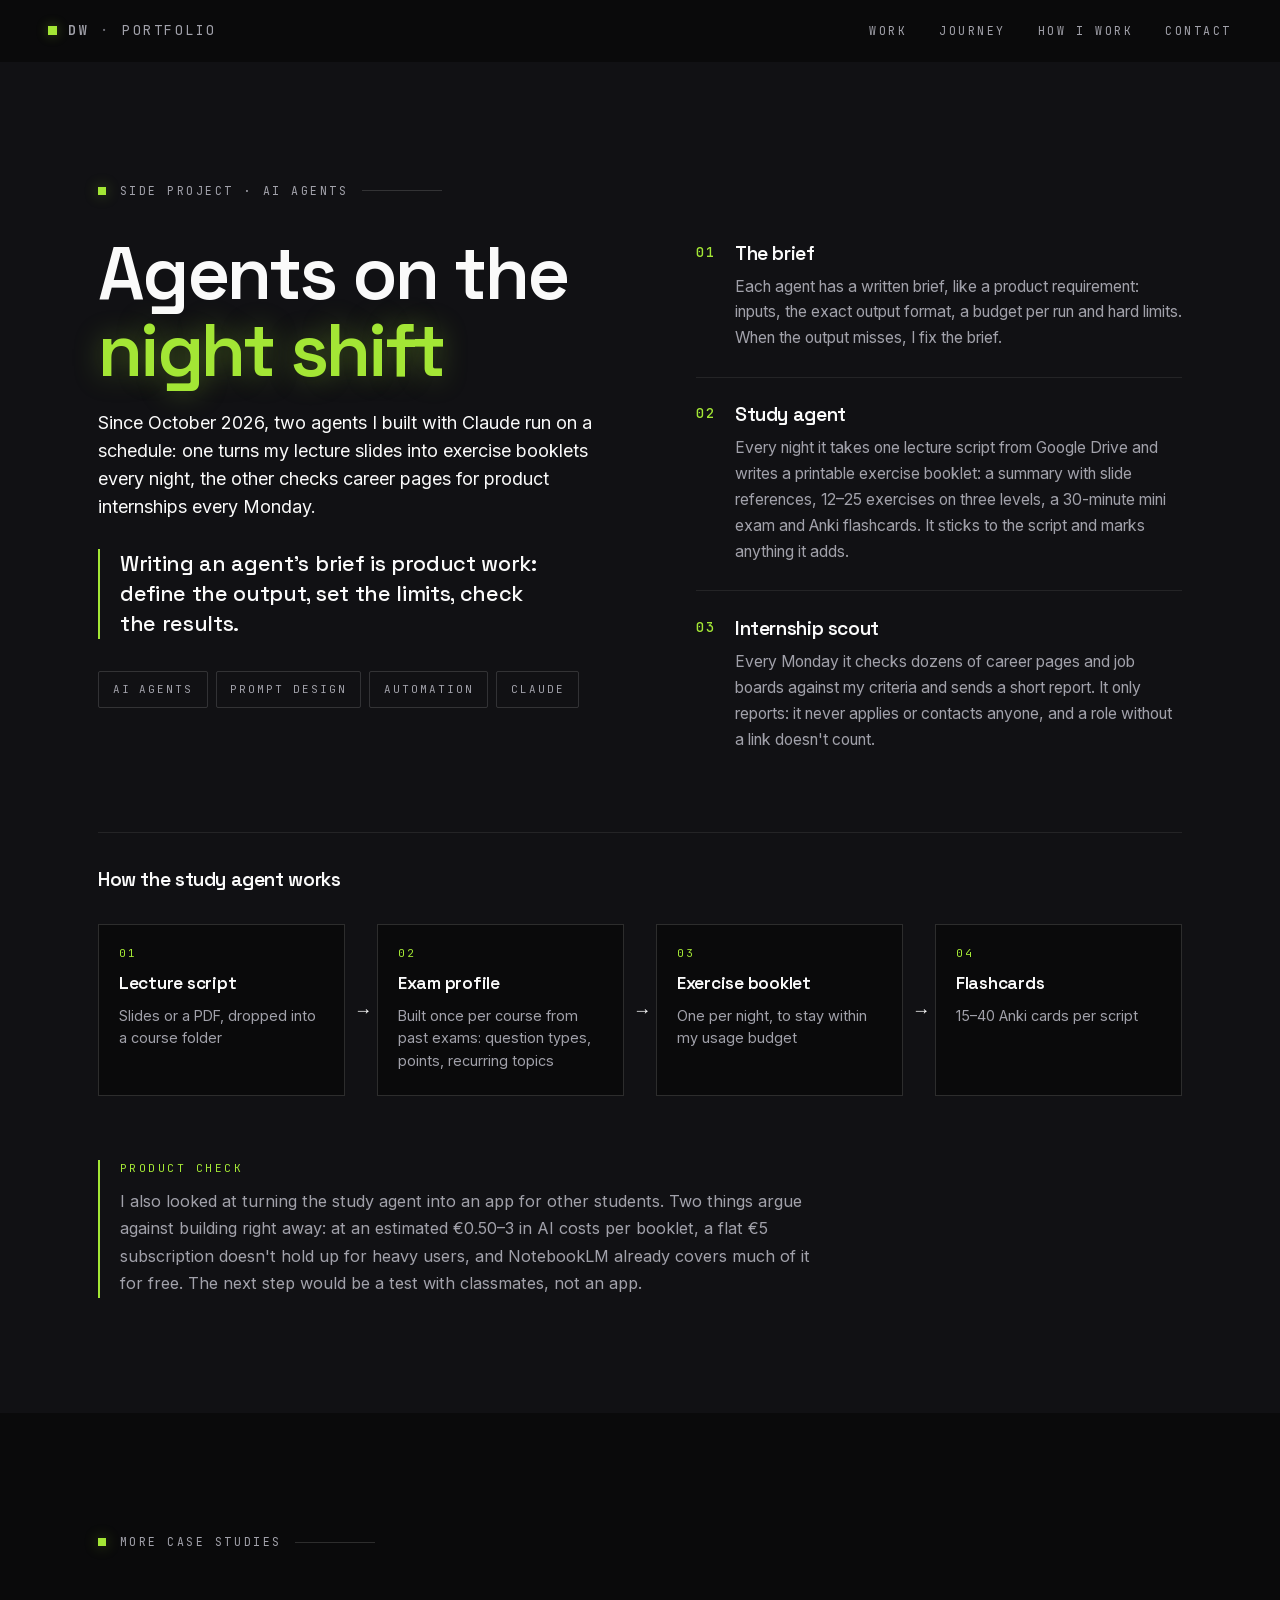
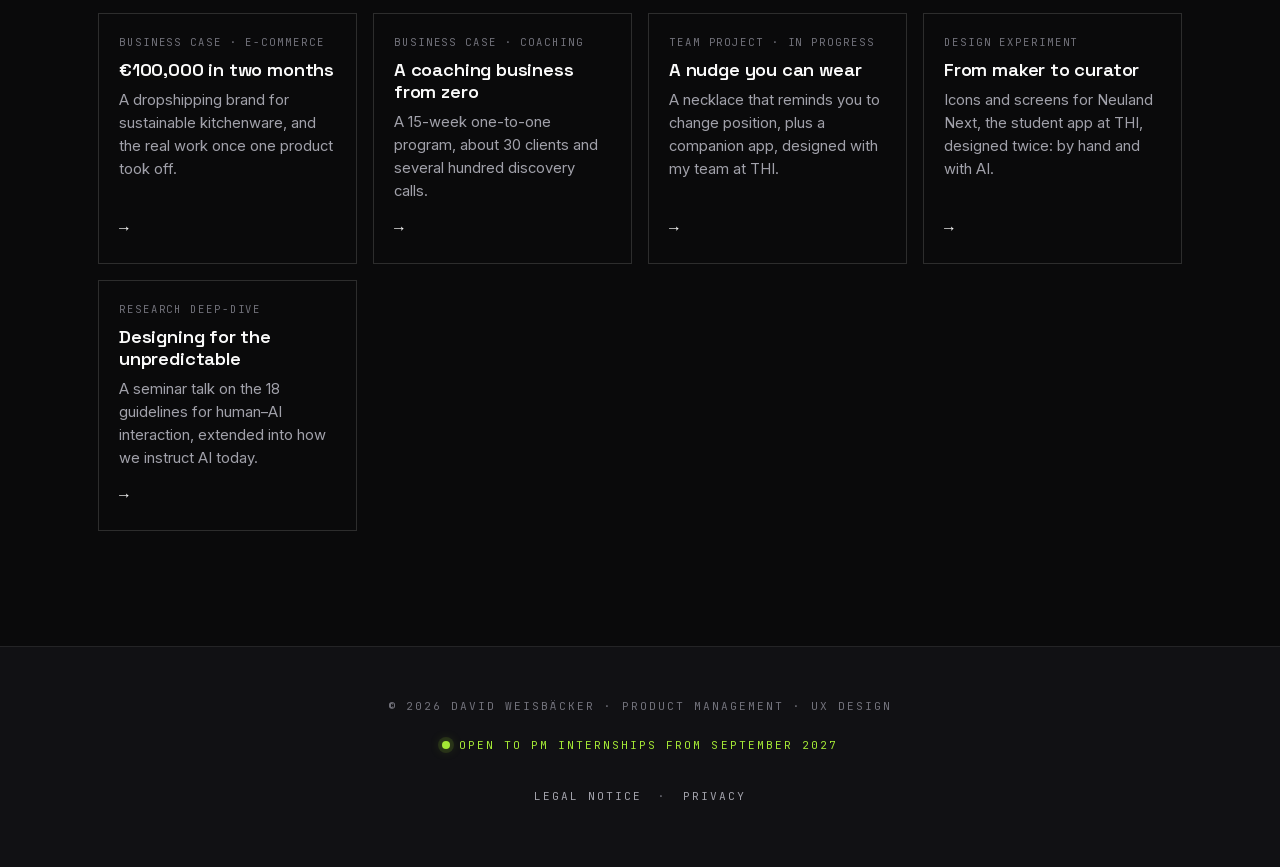
==== ai-agents.html @ 4128e28f "Move four case studies to their own pages Shop and Align. stay on the start page. Coaching, Neuland " ====
<!doctype html>
<html lang="en">
<head>
<meta charset="utf-8">
<meta name="viewport" content="width=device-width, initial-scale=1">
<title>Agents on the night shift — David Weisbäcker</title>
<meta name="description" content="Since October 2026, two agents I built with Claude run on a schedule: one turns my lecture slides into exercise booklets every night, the other checks career pages for product internships every Monday.">
<meta name="theme-color" content="#0a0a0b">

<!-- Open Graph / social preview (LinkedIn, WhatsApp, etc.) -->
<meta property="og:type" content="website">
<meta property="og:url" content="https://davidweisbaecker.github.io/portfolio/ai-agents.html">
<meta property="og:title" content="Agents on the night shift — David Weisbäcker">
<meta property="og:description" content="Since October 2026, two agents I built with Claude run on a schedule: one turns my lecture slides into exercise booklets every night, the other checks career pages for product internships every Monday.">
<meta property="og:image" content="https://davidweisbaecker.github.io/portfolio/preview.jpg">
<meta property="og:image:width" content="1200">
<meta property="og:image:height" content="630">
<meta property="og:image:alt" content="David Weisbäcker — Aspiring Product Manager">
<meta property="og:locale" content="en_US">
<meta name="twitter:card" content="summary_large_image">
<meta name="twitter:title" content="Agents on the night shift — David Weisbäcker">
<meta name="twitter:description" content="Since October 2026, two agents I built with Claude run on a schedule: one turns my lecture slides into exercise booklets every night, the other checks career pages for product internships every Monday.">
<meta name="twitter:image" content="https://davidweisbaecker.github.io/portfolio/preview.jpg">
<link rel="icon" type="image/svg+xml" href="[data-uri]">

<!-- Fonts: served from this site (see @font-face in assets/site.css), nothing loads from Google -->
<link rel="preload" href="assets/fonts/space-grotesk-latin.woff2" as="font" type="font/woff2" crossorigin>
<link rel="preload" href="assets/fonts/inter-latin.woff2" as="font" type="font/woff2" crossorigin>
<link rel="preload" href="assets/fonts/jetbrains-mono-latin.woff2" as="font" type="font/woff2" crossorigin>

<link rel="stylesheet" href="assets/site.css">
</head>
<body>
<!-- =========== TOP BAR =========== -->
<header class="page-top" id="top">
  <div class="topbar">
    <a class="topbar-logo" href="index.html">DW <span class="sep">·</span> <span class="portfolio">PORTFOLIO</span></a>

    <nav class="topbar-nav" aria-label="Primary">
      <a href="index.html#ecommerce">Work</a>
      <a href="index.html#journey">Journey</a>
      <a href="index.html#how-i-work">How I Work</a>
      <a href="index.html#contact">Contact</a>
    </nav>

    <button class="topbar-burger"
            type="button"
            aria-label="Open navigation menu"
            aria-expanded="false"
            aria-controls="mobile-menu">
      <span class="topbar-burger-line"></span>
      <span class="topbar-burger-line"></span>
    </button>
  </div>
</header>


<!-- =========== MOBILE MENU OVERLAY =========== -->
<div class="mobile-menu" id="mobile-menu" aria-hidden="true">
  <nav class="mobile-menu-nav" aria-label="Mobile primary">
    <a href="index.html#ecommerce"><span class="mobile-menu-num">01</span> Work</a>
    <a href="index.html#journey"><span class="mobile-menu-num">02</span> Journey</a>
    <a href="index.html#how-i-work"><span class="mobile-menu-num">03</span> How I Work</a>
    <a href="index.html#contact"><span class="mobile-menu-num">04</span> Contact</a>
  </nav>
  <div class="mobile-menu-footer">
    <span>d.weisbaecker@web.de</span>
    <span class="avail">Available</span>
  </div>
</div>


<!-- =========== CASE STUDY · AI AGENTS =========== -->
<section class="section section--cream" id="ai-agents">
  <div class="wrap">
    <span class="eyebrow">Side Project · AI Agents</span>

    <div class="case">
      <div>
        <h2 class="display">
          Agents on the <span class="accent">night&nbsp;shift</span>
        </h2>
        <p class="case-sub">Since October 2026, two agents I built with Claude run on a schedule: one turns my lecture slides into exercise booklets every night, the other checks career pages for product internships every Monday.</p>
        <p class="case-takeaway">Writing an agent's brief is product work: define the output, set the limits, check the results.</p>
        <div class="tags">
          <span class="tag">AI Agents</span>
          <span class="tag">Prompt Design</span>
          <span class="tag">Automation</span>
          <span class="tag">Claude</span>
        </div>
      </div>

      <ol class="case-steps">
        <li class="case-step">
          <span class="case-step-num" aria-hidden="true">01</span>
          <div>
            <h3 class="case-step-title">The brief</h3>
            <p>Each agent has a written brief, like a product requirement: inputs, the exact output format, a budget per run and hard limits. When the output misses, I fix the brief.</p>
          </div>
        </li>
        <li class="case-step">
          <span class="case-step-num" aria-hidden="true">02</span>
          <div>
            <h3 class="case-step-title">Study agent</h3>
            <p>Every night it takes one lecture script from Google Drive and writes a printable exercise booklet: a summary with slide references, 12–25 exercises on three levels, a 30-minute mini exam and Anki flashcards. It sticks to the script and marks anything it adds.</p>
          </div>
        </li>
        <li class="case-step">
          <span class="case-step-num" aria-hidden="true">03</span>
          <div>
            <h3 class="case-step-title">Internship scout</h3>
            <p>Every Monday it checks dozens of career pages and job boards against my criteria and sends a short report. It only reports: it never applies or contacts anyone, and a role without a link doesn't count.</p>
          </div>
        </li>
      </ol>
    </div>

    <figure class="flow" aria-labelledby="agent-flow-title">
      <figcaption><h3 class="flow-title" id="agent-flow-title">How the study agent works</h3></figcaption>
      <ol class="flow-steps">
        <li class="flow-step">
          <span class="flow-num">01</span>
          <span class="flow-name">Lecture script</span>
          <span class="flow-note">Slides or a PDF, dropped into a course folder</span>
        </li>
        <li class="flow-step">
          <span class="flow-num">02</span>
          <span class="flow-name">Exam profile</span>
          <span class="flow-note">Built once per course from past exams: question types, points, recurring topics</span>
        </li>
        <li class="flow-step">
          <span class="flow-num">03</span>
          <span class="flow-name">Exercise booklet</span>
          <span class="flow-note">One per night, to stay within my usage budget</span>
        </li>
        <li class="flow-step">
          <span class="flow-num">04</span>
          <span class="flow-name">Flashcards</span>
          <span class="flow-note">15–40 Anki cards per script</span>
        </li>
      </ol>
    </figure>

    <div class="case-retro">
      <p class="case-retro-label">Product check</p>
      <p>I also looked at turning the study agent into an app for other students. Two things argue against building right away: at an estimated €0.50–3 in AI costs per booklet, a flat €5 subscription doesn't hold up for heavy users, and NotebookLM already covers much of it for free. The next step would be a test with classmates, not an app.</p>
    </div>
  </div>
</section>


<!-- =========== MORE CASE STUDIES =========== -->
<section class="section section--dark" id="more-work">
  <div class="wrap">
    <span class="eyebrow">More case studies</span>
    <ul class="work-cards">
      <li>
        <a class="work-card" href="index.html#ecommerce">
          <span class="work-card-kicker">Business Case · E-Commerce</span>
          <span class="work-card-title">€100,000 in two months</span>
          <span class="work-card-text">A dropshipping brand for sustainable kitchenware, and the real work once one product took off.</span>
          <span class="work-card-arrow" aria-hidden="true">→</span>
        </a>
      </li>
      <li>
        <a class="work-card" href="coaching.html">
          <span class="work-card-kicker">Business Case · Coaching</span>
          <span class="work-card-title">A coaching business from zero</span>
          <span class="work-card-text">A 15-week one-to-one program, about 30 clients and several hundred discovery calls.</span>
          <span class="work-card-arrow" aria-hidden="true">→</span>
        </a>
      </li>
      <li>
        <a class="work-card" href="index.html#align">
          <span class="work-card-kicker">Team Project · In Progress</span>
          <span class="work-card-title">A nudge you can wear</span>
          <span class="work-card-text">A necklace that reminds you to change position, plus a companion app, designed with my team at THI.</span>
          <span class="work-card-arrow" aria-hidden="true">→</span>
        </a>
      </li>
      <li>
        <a class="work-card" href="neuland-next.html">
          <span class="work-card-kicker">Design Experiment</span>
          <span class="work-card-title">From maker to curator</span>
          <span class="work-card-text">Icons and screens for Neuland Next, the student app at THI, designed twice: by hand and with AI.</span>
          <span class="work-card-arrow" aria-hidden="true">→</span>
        </a>
      </li>
      <li>
        <a class="work-card" href="human-ai-interaction.html">
          <span class="work-card-kicker">Research Deep-Dive</span>
          <span class="work-card-title">Designing for the unpredictable</span>
          <span class="work-card-text">A seminar talk on the 18 guidelines for human–AI interaction, extended into how we instruct AI today.</span>
          <span class="work-card-arrow" aria-hidden="true">→</span>
        </a>
      </li>
    </ul>
  </div>
</section>


<!-- =========== FOOTER =========== -->
<footer class="footer">
  © 2026 David Weisbäcker · Product Management · UX Design
  <br>
  <span class="avail">Open to PM internships from September 2027</span>
  <nav class="footer-legal" aria-label="Legal">
    <a href="legal-notice.html">Legal notice</a>
    <span aria-hidden="true">·</span>
    <a href="privacy.html">Privacy</a>
  </nav>
</footer>


<!-- =========== SCRIPTS =========== -->
<script src="assets/site.js"></script>

</body>
</html>
---- assets/site.css ----
/* ---------- FONTS ----------
     Self-hosted copies of the Google Fonts files (latin + latin-ext),
     so no visitor data goes to Google. Licence: assets/fonts/OFL.txt */
  @font-face { font-family: "Space Grotesk"; font-style: normal; font-weight: 400 700; font-display: swap;
    src: url("fonts/space-grotesk-latin-ext.woff2") format("woff2");
    unicode-range: U+0100-02BA, U+02BD-02C5, U+02C7-02CC, U+02CE-02D7, U+02DD-02FF, U+0304, U+0308, U+0329, U+1D00-1DBF, U+1E00-1E9F, U+1EF2-1EFF, U+2020, U+20A0-20AB, U+20AD-20C4, U+2113, U+2C60-2C7F, U+A720-A7FF; }
  @font-face { font-family: "Space Grotesk"; font-style: normal; font-weight: 400 700; font-display: swap;
    src: url("fonts/space-grotesk-latin.woff2") format("woff2");
    unicode-range: U+0000-00FF, U+0131, U+0152-0153, U+02BB-02BC, U+02C6, U+02DA, U+02DC, U+0304, U+0308, U+0329, U+2000-206F, U+20AC, U+2122, U+2191, U+2193, U+2212, U+2215, U+FEFF, U+FFFD; }
  @font-face { font-family: "Inter"; font-style: normal; font-weight: 300 700; font-display: swap;
    src: url("fonts/inter-latin-ext.woff2") format("woff2");
    unicode-range: U+0100-02BA, U+02BD-02C5, U+02C7-02CC, U+02CE-02D7, U+02DD-02FF, U+0304, U+0308, U+0329, U+1D00-1DBF, U+1E00-1E9F, U+1EF2-1EFF, U+2020, U+20A0-20AB, U+20AD-20C4, U+2113, U+2C60-2C7F, U+A720-A7FF; }
  @font-face { font-family: "Inter"; font-style: normal; font-weight: 300 700; font-display: swap;
    src: url("fonts/inter-latin.woff2") format("woff2");
    unicode-range: U+0000-00FF, U+0131, U+0152-0153, U+02BB-02BC, U+02C6, U+02DA, U+02DC, U+0304, U+0308, U+0329, U+2000-206F, U+20AC, U+2122, U+2191, U+2193, U+2212, U+2215, U+FEFF, U+FFFD; }
  @font-face { font-family: "JetBrains Mono"; font-style: normal; font-weight: 400 600; font-display: swap;
    src: url("fonts/jetbrains-mono-latin-ext.woff2") format("woff2");
    unicode-range: U+0100-02BA, U+02BD-02C5, U+02C7-02CC, U+02CE-02D7, U+02DD-02FF, U+0304, U+0308, U+0329, U+1D00-1DBF, U+1E00-1E9F, U+1EF2-1EFF, U+2020, U+20A0-20AB, U+20AD-20C4, U+2113, U+2C60-2C7F, U+A720-A7FF; }
  @font-face { font-family: "JetBrains Mono"; font-style: normal; font-weight: 400 600; font-display: swap;
    src: url("fonts/jetbrains-mono-latin.woff2") format("woff2");
    unicode-range: U+0000-00FF, U+0131, U+0152-0153, U+02BB-02BC, U+02C6, U+02DA, U+02DC, U+0304, U+0308, U+0329, U+2000-206F, U+20AC, U+2122, U+2191, U+2193, U+2212, U+2215, U+FEFF, U+FFFD; }

  /* ---------- TOKENS ---------- */
  :root {
    /* Backgrounds */
    --bg:         #0a0a0b;
    --bg-alt:     #111114;
    --bg-elev:    #1a1a1f;

    /* Text */
    --fg:         #fafafa;
    --fg-mute:    #a1a1aa;
    --fg-dim:     #71717a;

    /* Accent — electric lime */
    --accent:     #a3e635;
    --accent-hot: #bef264;
    --accent-deep:#84cc16;
    --accent-glow:rgba(163, 230, 53, 0.35);
    --accent-dim: rgba(163, 230, 53, 0.12);

    /* Borders */
    --border:     rgba(255,255,255,0.08);
    --border-mid: rgba(255,255,255,0.14);

    /* Fonts */
    --f-display: "Space Grotesk", "Inter", -apple-system, BlinkMacSystemFont, sans-serif;
    --f-body:    "Inter", "Space Grotesk", -apple-system, sans-serif;
    --f-mono:    "JetBrains Mono", ui-monospace, "SF Mono", Menlo, monospace;

    --maxw: 1180px;
    --gutter: clamp(1.25rem, 4vw, 3rem);
  }

  /* ---------- RESET ---------- */
  *, *::before, *::after { box-sizing: border-box; }
  html { -webkit-text-size-adjust: 100%; scroll-behavior: smooth; }
  body {
    margin: 0;
    font-family: var(--f-body);
    font-weight: 400;
    font-size: 16px;
    line-height: 1.6;
    color: var(--fg);
    background: var(--bg);
    -webkit-font-smoothing: antialiased;
    text-rendering: optimizeLegibility;
    font-feature-settings: "cv11", "ss01", "ss03";
  }
  body.menu-open { overflow: hidden; }
  img, svg { display: block; max-width: 100%; }
  a { color: inherit; text-decoration: none; }
  button { font: inherit; cursor: pointer; }

  /* ---------- SHARED ---------- */
  .wrap {
    max-width: var(--maxw);
    margin-inline: auto;
    padding-inline: var(--gutter);
  }
  .section { padding-block: clamp(4.5rem, 9vw, 8rem); }
  .section--dark  { background: var(--bg);     color: var(--fg); }
  .section--cream { background: var(--bg-alt); color: var(--fg); }

  /* Tracked label with accent dot + rule */
  .eyebrow {
    font-family: var(--f-mono);
    font-size: .72rem;
    letter-spacing: .22em;
    text-transform: uppercase;
    display: inline-flex;
    align-items: center;
    gap: .85rem;
    color: var(--fg-mute);
    margin-bottom: 2.25rem;
  }
  .eyebrow::before {
    content: "";
    width: 8px;
    height: 8px;
    background: var(--accent);
    box-shadow: 0 0 14px var(--accent-glow);
    flex-shrink: 0;
  }
  .eyebrow::after {
    content: "";
    width: clamp(2.5rem, 8vw, 5rem);
    height: 1px;
    background: var(--border-mid);
  }
  .eyebrow--solo::after { display: none; }

  /* Big display heading — bold geometric sans, no italic */
  .display {
    font-family: var(--f-display);
    font-weight: 600;
    font-size: clamp(2.4rem, 6.4vw, 4.6rem);
    line-height: 1.04;
    letter-spacing: -0.035em;
    margin: 0;
    color: var(--fg);
  }
  .display em {
    font-style: normal;
    color: var(--accent);
    font-weight: 600;
    text-shadow: 0 0 28px var(--accent-glow);
  }
  .display .accent {
    color: var(--accent);
    text-shadow: 0 0 28px var(--accent-glow);
  }

  /* Body paragraph styling */
  .lede {
    font-size: 1.0625rem;
    line-height: 1.7;
    color: var(--fg-mute);
    max-width: 56ch;
  }
  .section--dark .lede { color: var(--fg-mute); }

  /* Buttons */
  .btn {
    display: inline-flex;
    align-items: center;
    justify-content: center;
    gap: .65rem;
    padding: 1rem 1.5rem;
    font-family: var(--f-mono);
    font-size: .75rem;
    letter-spacing: .18em;
    text-transform: uppercase;
    font-weight: 500;
    border: 1px solid transparent;
    border-radius: 2px;
    transition: transform .2s ease, background .2s ease, color .2s ease, border-color .2s ease, box-shadow .2s ease;
    white-space: nowrap;
  }
  .btn--gold {
    background: var(--accent);
    color: var(--bg);
    font-weight: 600;
  }
  .btn--ghost-dark {
    background: transparent;
    color: var(--fg);
    border-color: var(--border-mid);
  }
  .btn--ghost-light {
    background: transparent;
    color: var(--fg);
    border-color: var(--border-mid);
  }
  .btn .arrow { transition: transform .2s ease; }

  /* ---------- TOP TAG BAR ---------- */
  .topbar {
    font-family: var(--f-mono);
    font-size: .72rem;
    letter-spacing: .22em;
    text-transform: uppercase;
    color: var(--fg-mute);
    padding: 1.1rem var(--gutter);
    position: absolute;
    top: 0; left: 0; right: 0;
    z-index: 40;
    display: flex;
    align-items: center;
    justify-content: space-between;
    gap: 1.5rem;
  }
  .topbar-logo {
    display: inline-flex;
    align-items: center;
    gap: .7rem;
    font-size: .85rem;
    font-weight: 600;
    color: var(--fg);
    white-space: nowrap;
  }
  .topbar-logo .sep {
    color: var(--fg-dim);
    font-weight: 400;
  }
  .topbar-logo .portfolio {
    color: var(--fg-mute);
    font-weight: 400;
  }
  .topbar-logo::before {
    content: "";
    width: 9px;
    height: 9px;
    background: var(--accent);
    box-shadow: 0 0 12px var(--accent-glow);
    flex-shrink: 0;
  }
  .topbar-nav {
    display: none;
    align-items: center;
    gap: clamp(1.25rem, 2.5vw, 2rem);
  }
  @media (min-width: 640px) {
    .topbar-nav { display: flex; }
  }
  .topbar-nav a {
    color: var(--fg-mute);
    transition: color .2s ease;
    position: relative;
    padding-block: .25rem;
  }
  /* Keep focus-visible always active for keyboard users (not gated on hover) */
  .topbar-nav a:focus-visible {
    color: var(--accent);
    outline: none;
  }

  /* ---------- BURGER BUTTON ---------- */
  .topbar-burger {
    display: inline-flex;
    flex-direction: column;
    justify-content: center;
    align-items: center;
    gap: 5px;
    width: 38px;
    height: 38px;
    padding: 0;
    background: transparent;
    border: 1px solid var(--border-mid);
    border-radius: 2px;
    transition: border-color .2s ease, background .2s ease;
    -webkit-tap-highlight-color: transparent;
  }
  .topbar-burger-line {
    display: block;
    width: 16px;
    height: 1.5px;
    background: var(--fg);
    transition: transform .25s ease, opacity .25s ease;
    transform-origin: center;
  }
  .topbar-burger.is-open .topbar-burger-line:nth-child(1) {
    transform: translateY(3.25px) rotate(45deg);
  }
  .topbar-burger.is-open .topbar-burger-line:nth-child(2) {
    transform: translateY(-3.25px) rotate(-45deg);
  }
  /* Hide burger on desktop */
  @media (min-width: 640px) {
    .topbar-burger { display: none; }
  }

  /* ---------- MOBILE MENU OVERLAY ---------- */
  .mobile-menu {
    position: fixed;
    inset: 0;
    z-index: 30;
    background: var(--bg);
    -webkit-backdrop-filter: blur(20px);
    backdrop-filter: blur(20px);
    display: flex;
    flex-direction: column;
    justify-content: center;
    padding: calc(var(--gutter) * 2) var(--gutter) var(--gutter);
    opacity: 0;
    pointer-events: none;
    transition: opacity .3s ease, visibility 0s linear .3s;
    visibility: hidden;
  }
  .mobile-menu.is-open {
    opacity: 1;
    pointer-events: auto;
    visibility: visible;
    transition: opacity .3s ease, visibility 0s linear 0s;
  }
  .mobile-menu::before {
    content: "";
    position: absolute; inset: 0;
    background-image:
      linear-gradient(rgba(255,255,255,0.025) 1px, transparent 1px),
      linear-gradient(90deg, rgba(255,255,255,0.025) 1px, transparent 1px);
    background-size: 64px 64px;
    -webkit-mask-image: radial-gradient(ellipse at center, black 30%, transparent 80%);
    mask-image: radial-gradient(ellipse at center, black 30%, transparent 80%);
    pointer-events: none;
  }
  .mobile-menu::after {
    /* Soft accent glow */
    content: "";
    position: absolute;
    top: 40%; left: 50%;
    transform: translate(-50%, -50%);
    width: 600px; height: 320px;
    background: radial-gradient(ellipse, var(--accent-dim) 0%, transparent 60%);
    pointer-events: none;
    filter: blur(40px);
  }
  @media (min-width: 640px) {
    .mobile-menu { display: none; }
  }

  .mobile-menu-nav {
    display: flex;
    flex-direction: column;
    gap: 1.1rem;
    position: relative;
    z-index: 1;
  }
  .mobile-menu-nav a {
    font-family: var(--f-display);
    font-weight: 600;
    font-size: clamp(2rem, 9.5vw, 3.25rem);
    letter-spacing: -0.035em;
    line-height: 1;
    color: var(--fg);
    display: flex;
    align-items: baseline;
    gap: 1rem;
    opacity: 0;
    transform: translateY(12px);
    transition:
      opacity .35s ease,
      transform .45s cubic-bezier(.2,.7,.2,1),
      color .2s ease;
  }
  .mobile-menu.is-open .mobile-menu-nav a {
    opacity: 1;
    transform: translateY(0);
  }
  .mobile-menu.is-open .mobile-menu-nav a:nth-child(1) { transition-delay: .08s; }
  .mobile-menu.is-open .mobile-menu-nav a:nth-child(2) { transition-delay: .13s; }
  .mobile-menu.is-open .mobile-menu-nav a:nth-child(3) { transition-delay: .18s; }
  .mobile-menu.is-open .mobile-menu-nav a:nth-child(4) { transition-delay: .23s; }
  .mobile-menu.is-open .mobile-menu-nav a:nth-child(5) { transition-delay: .28s; }
  .mobile-menu-nav a:active { color: var(--accent); }
  .mobile-menu-num {
    font-family: var(--f-mono);
    font-size: .75rem;
    letter-spacing: .2em;
    color: var(--accent);
    font-weight: 500;
    align-self: flex-start;
    padding-top: .3em;
    flex-shrink: 0;
  }
  .mobile-menu-footer {
    position: absolute;
    bottom: var(--gutter);
    left: var(--gutter);
    right: var(--gutter);
    font-family: var(--f-mono);
    font-size: .68rem;
    letter-spacing: .18em;
    text-transform: uppercase;
    color: var(--fg-dim);
    z-index: 1;
    display: flex;
    justify-content: space-between;
    gap: 1rem;
    flex-wrap: wrap;
  }
  .mobile-menu-footer .avail {
    color: var(--accent);
    display: inline-flex;
    align-items: center;
    gap: .5rem;
  }
  .mobile-menu-footer .avail::before {
    content: "";
    width: 7px; height: 7px;
    background: var(--accent);
    border-radius: 50%;
    box-shadow: 0 0 10px var(--accent-glow);
  }

  /* ---------- HERO ---------- */
  .hero {
    background: var(--bg);
    color: var(--fg);
    position: relative;
    overflow: hidden;
    padding-bottom: clamp(3rem, 6vw, 5rem);
  }
  .hero::before {
    content: "";
    position: absolute; inset: 0;
    background-image:
      linear-gradient(rgba(255,255,255,0.025) 1px, transparent 1px),
      linear-gradient(90deg, rgba(255,255,255,0.025) 1px, transparent 1px);
    background-size: 64px 64px;
    mask-image: radial-gradient(ellipse at top, black 30%, transparent 80%);
    -webkit-mask-image: radial-gradient(ellipse at top, black 30%, transparent 80%);
    pointer-events: none;
  }
  .hero::after {
    content: "";
    position: absolute;
    top: -240px; left: 50%;
    transform: translateX(-50%);
    width: 900px; height: 480px;
    background: radial-gradient(ellipse, var(--accent-dim) 0%, transparent 60%);
    pointer-events: none;
    filter: blur(40px);
    z-index: 0;
  }
  .hero-grid {
    display: grid;
    grid-template-columns: 1fr;
    gap: clamp(2rem, 4vw, 3.5rem);
    align-items: end;
    padding-top: clamp(5rem, 10vw, 7rem);
    position: relative;
    z-index: 1;
  }
  @media (min-width: 880px) {
    .hero-grid {
      grid-template-columns: 0.95fr 1.1fr;
      gap: clamp(3rem, 5vw, 5rem);
    }
  }

  .portrait {
    position: relative;
    aspect-ratio: 4 / 5;
    background: linear-gradient(160deg, var(--bg-alt) 0%, var(--bg) 100%);
    border: 1px solid var(--border);
    overflow: hidden;
    display: grid;
    place-items: center;
  }
  .portrait::before {
    content:"";
    position: absolute; inset: 0;
    background-image:
      linear-gradient(rgba(255,255,255,0.035) 1px, transparent 1px),
      linear-gradient(90deg, rgba(255,255,255,0.035) 1px, transparent 1px);
    background-size: 40px 40px;
    pointer-events: none;
  }
  .portrait::after {
    content: "";
    position: absolute;
    inset: 0;
    background-image:
      linear-gradient(to right, var(--accent), var(--accent)),
      linear-gradient(to bottom, var(--accent), var(--accent)),
      linear-gradient(to left, var(--accent), var(--accent)),
      linear-gradient(to top, var(--accent), var(--accent));
    background-size: 28px 1px, 1px 28px, 28px 1px, 1px 28px;
    background-position: top left, top left, bottom right, bottom right;
    background-repeat: no-repeat;
    pointer-events: none;
    opacity: .8;
    z-index: 4;
  }
  .portrait-photo {
    position: absolute; inset: 0;
    width: 100%; height: 100%;
    object-fit: cover;
    object-position: center 20%;
    z-index: 3;
  }

  .hero-title-tag {
    font-family: var(--f-mono);
    font-size: .75rem;
    letter-spacing: .22em;
    text-transform: uppercase;
    color: var(--accent);
    margin-bottom: 1.5rem;
    display: inline-flex;
    align-items: center;
    gap: .75rem;
  }
  .hero-title-tag::before {
    content:"";
    width: 24px; height: 1px;
    background: currentColor;
  }
  .hero-name {
    font-family: var(--f-display);
    font-weight: 700;
    font-size: clamp(3rem, 9vw, 6.25rem);
    line-height: .96;
    letter-spacing: -0.045em;
    margin: 0 0 1.25rem;
  }
  .hero-name .first { color: var(--fg); display: block; }
  .hero-name .last {
    color: var(--accent);
    font-style: normal;
    display: block;
    text-shadow: 0 0 40px var(--accent-glow);
  }

  .hero-meta {
    font-family: var(--f-mono);
    color: var(--fg-mute);
    font-size: .8rem;
    letter-spacing: .14em;
    text-transform: uppercase;
    margin: 0 0 1.5rem;
  }
  .hero-meta .dot { margin: 0 .55rem; color: var(--accent); }
  .hero-sub {
    color: var(--fg-mute);
    max-width: 50ch;
    font-size: 1.0625rem;
    line-height: 1.7;
    margin: 0 0 2.25rem;
  }
  .hero-sub .strong { color: var(--fg); font-weight: 500; }
  .hero-cta {
    display: flex;
    gap: .75rem;
    flex-wrap: wrap;
  }

  /* ---------- ABOUT ---------- */
  .about-grid {
    display: grid;
    grid-template-columns: 1fr;
    gap: clamp(2rem, 4vw, 3.5rem);
  }
  @media (min-width: 820px) {
    .about-grid {
      grid-template-columns: 1fr 1fr;
      align-items: start;
      gap: 0;
    }
    /* Right column: text starts exactly at the 50% column edge (flush with
       the B2B|AI tile divider), and is pushed down by one headline line-height
       so the green line sits level with the TOP of the 2nd headline row
       ("operational"). The clamp mirrors the headline's own font-size so the
       offset scales with it. */
    .about-grid .lede {
      padding-top: clamp(3rem, 7.15vw, 5.3rem);
    }
  }
  .about-grid .display {
    text-wrap: balance;
    margin: 0;
  }
  /* Green accent line above the body copy */
  .about-grid .lede {
    position: relative;
  }
  @media (min-width: 820px) {
    .about-grid .lede::before {
      content: "";
      position: absolute;
      top: clamp(3rem, 7.15vw, 5.3rem);
      left: 0;
      width: 88px;
      height: 2px;
      background: var(--accent);
      box-shadow: 0 0 12px var(--accent-glow);
    }
    /* nudge the first paragraph just below the line */
    .about-grid .lede > p:first-child {
      margin-top: 1rem;
    }
  }
  .about .lede { padding-bottom: .4rem; }
  .about p + p { margin-top: 1.1rem; }

  /* Stats */
  .stats {
    margin-top: clamp(3rem, 6vw, 5rem);
    display: grid;
    grid-template-columns: repeat(2, 1fr);
    gap: 1px;
    background: var(--border);
    border: 1px solid var(--border);
  }
  @media (min-width: 760px) {
    .stats { grid-template-columns: repeat(4, 1fr); }
  }
  .stat {
    background: var(--bg);
    padding: clamp(1.5rem, 3vw, 2.25rem);
    min-height: 170px;
    display: flex;
    flex-direction: column;
    justify-content: space-between;
    transition: background .2s ease;
  }
  .stat-num {
    font-family: var(--f-display);
    font-weight: 700;
    color: var(--fg);
    font-size: clamp(2.4rem, 5vw, 3.4rem);
    line-height: 1;
    letter-spacing: -0.04em;
    transition: color .3s ease, text-shadow .3s ease;
  }
  .stat-lbl {
    font-family: var(--f-mono);
    font-size: .72rem;
    letter-spacing: .22em;
    text-transform: uppercase;
    color: var(--fg-mute);
    margin-top: 1.5rem;
    line-height: 1.5;
  }

  /* ---------- TOOLKIT ---------- */
  .toolkit-grid {
    display: grid;
    grid-template-columns: 1fr;
    gap: 1rem;
    margin-top: clamp(2.5rem, 5vw, 4rem);
  }
  @media (min-width: 720px) {
    .toolkit-grid { grid-template-columns: repeat(2, 1fr); }
  }
  .toolcard {
    border: 1px solid var(--border);
    padding: clamp(1.5rem, 3vw, 2.1rem);
    background: var(--bg);
    position: relative;
    transition: border-color .2s ease, transform .2s ease, background .2s ease;
  }
  .toolcard-num {
    font-family: var(--f-mono);
    font-size: .7rem;
    letter-spacing: .22em;
    text-transform: uppercase;
    color: var(--fg-dim);
    margin-bottom: 1.2rem;
    transition: color .2s ease;
  }
  .toolcard h3 {
    font-family: var(--f-display);
    font-weight: 600;
    font-size: 1.35rem;
    line-height: 1.2;
    margin: 0 0 .85rem;
    color: var(--fg);
    letter-spacing: -0.02em;
  }
  .toolcard p {
    margin: 0;
    color: var(--fg-mute);
    font-size: .96rem;
    line-height: 1.65;
  }

  /* ---------- HOW I WORK / PRINCIPLES ---------- */
  .principles {
    margin-top: clamp(2.5rem, 5vw, 4rem);
    display: grid;
    gap: 0;
  }
  .principle {
    display: grid;
    grid-template-columns: 1fr;
    gap: .5rem 1.5rem;
    padding: clamp(1.75rem, 4vw, 2.5rem) 0;
    border-top: 1px solid var(--border);
  }
  .principle:last-of-type { border-bottom: 1px solid var(--border); }
  @media (min-width: 720px) {
    .principle {
      grid-template-columns: auto 1fr;
      gap: clamp(1.5rem, 4vw, 3.5rem);
      align-items: start;
    }
  }
  .principle-num {
    font-family: var(--f-mono);
    font-size: 1rem;
    font-weight: 500;
    letter-spacing: .1em;
    color: var(--accent);
    line-height: 1.2;
    transition: text-shadow .3s ease;
  }
  @media (min-width: 720px) {
    .principle-num { padding-top: .35rem; }
  }
  .principle-title {
    font-family: var(--f-display);
    font-weight: 600;
    font-size: clamp(1.45rem, 3vw, 1.95rem);
    line-height: 1.15;
    letter-spacing: -0.03em;
    color: var(--fg);
    margin: 0 0 .85rem;
    transition: color .3s ease, text-shadow .3s ease;
  }
  .principle-text {
    margin: 0;
    color: var(--fg-mute);
    font-size: 1.0125rem;
    line-height: 1.7;
    max-width: 60ch;
  }

  .principle-proof {
    margin: clamp(2.5rem, 5vw, 3.5rem) 0 0;
    padding-left: 1.25rem;
    border-left: 2px solid var(--accent);
    color: var(--fg);
    font-size: 1.0625rem;
    line-height: 1.7;
    max-width: 62ch;
  }
  .traits {
    margin-top: 1.75rem;
    display: flex;
    flex-wrap: wrap;
    gap: .5rem;
  }
  .trait {
    font-family: var(--f-mono);
    font-size: .68rem;
    letter-spacing: .18em;
    text-transform: uppercase;
    color: var(--fg-mute);
    padding: .55rem .85rem;
    border: 1px solid var(--border-mid);
    border-radius: 2px;
    transition: color .2s ease, border-color .2s ease;
  }

  /* ---------- CASE STUDIES (shared template) ---------- */
  .case {
    display: grid;
    grid-template-columns: 1fr;
    gap: clamp(2.5rem, 5vw, 4rem);
  }
  @media (min-width: 880px) {
    .case { grid-template-columns: 1.1fr 1fr; align-items: start; }
  }
  .case h2.display .accent { color: var(--accent); }
  .case-sub {
    font-family: var(--f-body);
    font-style: normal;
    font-weight: 400;
    font-size: 1.125rem;
    color: var(--fg);
    margin: 1.25rem 0 1.75rem;
    line-height: 1.55;
    max-width: 50ch;
  }
  /* The one line worth remembering from each case */
  .case-takeaway {
    margin: 0 0 2rem;
    padding-left: 1.25rem;
    border-left: 2px solid var(--accent);
    font-family: var(--f-display);
    font-weight: 500;
    font-size: clamp(1.15rem, 1.8vw, 1.35rem);
    line-height: 1.4;
    letter-spacing: -0.015em;
    color: var(--fg);
    max-width: 34ch;
  }
  .tags {
    display: flex;
    flex-wrap: wrap;
    gap: .5rem;
  }
  .tag {
    font-family: var(--f-mono);
    font-size: .68rem;
    letter-spacing: .18em;
    text-transform: uppercase;
    color: var(--fg-mute);
    padding: .55rem .85rem;
    border: 1px solid var(--border-mid);
    border-radius: 2px;
    transition: color .2s ease, border-color .2s ease;
  }

  /* Numbered steps — only used where the content is a real sequence */
  .case-steps {
    list-style: none;
    margin: 0;
    padding: 0;
  }
  .case-step {
    display: grid;
    grid-template-columns: auto 1fr;
    gap: 1.25rem;
    padding: 1.6rem 0;
    border-top: 1px solid var(--border);
  }
  .case-step:first-child { padding-top: .35rem; border-top: 0; }
  .case-step:last-child { padding-bottom: 0; }
  .case-step-num {
    font-family: var(--f-mono);
    font-size: .85rem;
    font-weight: 500;
    letter-spacing: .1em;
    color: var(--accent);
    line-height: 1.5;
    transition: text-shadow .3s ease;
  }
  .case-step-title {
    font-family: var(--f-display);
    font-weight: 600;
    font-size: 1.2rem;
    line-height: 1.25;
    letter-spacing: -0.02em;
    color: var(--fg);
    margin: 0 0 .5rem;
    transition: color .3s ease, text-shadow .3s ease;
  }
  .case-step p {
    margin: 0;
    color: var(--fg-mute);
    font-size: .98rem;
    line-height: 1.65;
    max-width: 52ch;
  }

  /* ---------- HOURS CHART — by hand vs. with AI ---------- */
  .hours {
    margin: clamp(3rem, 7vw, 5rem) 0 0;
    padding-top: 2rem;
    border-top: 1px solid var(--border);
  }
  .hours-head {
    display: flex;
    flex-wrap: wrap;
    align-items: baseline;
    justify-content: space-between;
    gap: .75rem 2rem;
    margin-bottom: 1.75rem;
  }
  .hours-title {
    margin: 0;
    font-family: var(--f-display);
    font-weight: 600;
    font-size: 1.2rem;
    letter-spacing: -0.02em;
    color: var(--fg);
  }
  .hours-legend {
    display: flex;
    gap: 1.5rem;
    font-family: var(--f-mono);
    font-size: .68rem;
    letter-spacing: .16em;
    text-transform: uppercase;
    color: var(--fg-mute);
  }
  .hours-legend span { display: inline-flex; align-items: center; gap: .55rem; }
  .hours-legend span::before { content: ""; width: 10px; height: 10px; }
  .hours-legend .key-hand::before { background: var(--fg-dim); }
  .hours-legend .key-ai::before { background: var(--accent); box-shadow: 0 0 10px var(--accent-glow); }
  .hours-rows { margin: 0; display: grid; gap: 1.4rem; }
  .hours-row { display: grid; grid-template-columns: 1fr; gap: .55rem; }
  @media (min-width: 720px) {
    .hours-row { grid-template-columns: 11rem 1fr; align-items: center; gap: 1.5rem; }
  }
  .hours-row dt {
    font-family: var(--f-display);
    font-weight: 500;
    font-size: 1rem;
    color: var(--fg);
  }
  .hours-row dd { margin: 0; display: grid; gap: .45rem; }
  /* Solid part = lower bound, soft part = upper bound of the range */
  .hbar {
    --c: var(--fg-dim);
    --c-soft: rgba(113, 113, 122, 0.35);
    display: flex;
    align-items: center;
    gap: .75rem;
    font-family: var(--f-mono);
    font-size: .72rem;
    letter-spacing: .08em;
    color: var(--fg-mute);
    white-space: nowrap;
  }
  .hbar--ai {
    --c: var(--accent);
    --c-soft: rgba(163, 230, 53, 0.35);
    color: var(--accent);
  }
  .hbar i {
    display: block;
    flex: 0 0 auto;
    height: 10px;
    width: calc(var(--to) / 50 * (100% - 8.5rem)); /* reserve room for the label */
    background: linear-gradient(to right,
      var(--c) calc(var(--from) / var(--to) * 100%),
      var(--c-soft) calc(var(--from) / var(--to) * 100%));
  }
  .hours-note {
    margin: 1.5rem 0 0;
    font-size: .88rem;
    line-height: 1.6;
    color: var(--fg-dim);
    max-width: 62ch;
  }

  /* ---------- SLIDE DECK VIEWER ----------
     Real slides / figures. Stacked images cross-fade; buttons, arrow keys
     and horizontal swipe move through them. */
  .deck { margin: clamp(3rem, 7vw, 5rem) 0 0; }
  .deck-frame {
    position: relative;
    padding: clamp(.5rem, 1.4vw, 1rem);
    background: var(--bg-alt);
    border: 1px solid var(--border);
  }
  .section--cream .deck-frame { background: var(--bg); }
  /* Lime corner brackets — same device as the hero portrait: marks real work */
  .deck-frame::after {
    content: "";
    position: absolute;
    inset: -1px;
    background-image:
      linear-gradient(to right, var(--accent), var(--accent)),
      linear-gradient(to bottom, var(--accent), var(--accent)),
      linear-gradient(to left, var(--accent), var(--accent)),
      linear-gradient(to top, var(--accent), var(--accent));
    background-size: 28px 1px, 1px 28px, 28px 1px, 1px 28px;
    background-position: top left, top left, bottom right, bottom right;
    background-repeat: no-repeat;
    pointer-events: none;
    opacity: .8;
  }
  .deck-stage {
    position: relative;
    aspect-ratio: 16 / 9;
    background: var(--bg-elev);
    overflow: hidden;
    touch-action: pan-y pinch-zoom;
  }
  .deck-stage:focus-visible {
    outline: 2px solid var(--accent);
    outline-offset: 4px;
  }
  .deck-slide {
    position: absolute;
    inset: 0;
    width: 100%;
    height: 100%;
    object-fit: contain;
    opacity: 0;
    transition: opacity .35s ease;
  }
  .deck-slide.is-current { opacity: 1; }
  .deck-progress {
    height: 2px;
    margin-top: .9rem;
    background: var(--border);
    overflow: hidden;
  }
  .deck-progress > span {
    display: block;
    height: 100%;
    background: var(--accent);
    transform-origin: left center;
    transform: scaleX(0);
    transition: transform .35s ease;
  }
  .deck-bar {
    display: grid;
    grid-template-columns: auto 1fr auto;
    align-items: center;
    gap: .75rem 1.25rem;
    margin-top: 1rem;
  }
  .deck-nav { display: flex; gap: .5rem; }
  .deck-btn {
    width: 44px;
    height: 44px;
    display: inline-grid;
    place-items: center;
    padding: 0;
    background: transparent;
    color: var(--fg);
    border: 1px solid var(--border-mid);
    border-radius: 2px;
    transition: color .2s ease, border-color .2s ease, opacity .2s ease;
    -webkit-tap-highlight-color: transparent;
  }
  .deck-btn svg { width: 16px; height: 16px; }
  .deck-btn:disabled { opacity: .3; cursor: default; }
  .deck-btn:focus-visible {
    outline: 2px solid var(--accent);
    outline-offset: 3px;
  }
  .deck-caption {
    margin: 0;
    color: var(--fg);
    font-size: 1rem;
    line-height: 1.45;
  }
  .deck-count {
    font-family: var(--f-mono);
    font-size: .72rem;
    letter-spacing: .18em;
    color: var(--fg-dim);
    white-space: nowrap;
  }
  .deck-count b { color: var(--accent); font-weight: 500; }
  .deck-count { justify-self: end; }
  .deck-note {
    margin: .9rem 0 0;
    font-family: var(--f-mono);
    font-size: .65rem;
    letter-spacing: .2em;
    text-transform: uppercase;
    color: var(--fg-dim);
  }
  /* English notes under each figure, next to the arrows (Neuland deck: the
     figures are German). All notes share one grid cell, so the bar always has
     the height of the longest note and the arrows never move while browsing. */
  .deck-sub {
    display: grid;
    min-width: 0;
  }
  .deck-sub-item {
    grid-area: 1 / 1;
    margin: 0;
    visibility: hidden;
  }
  .deck-sub-item.is-current {
    visibility: visible;
    animation: deck-sub-in .4s ease both;
  }
  @keyframes deck-sub-in {
    from { opacity: 0; transform: translateY(4px); }
    to   { opacity: 1; transform: none; }
  }
  .deck-sub-label {
    display: flex;
    align-items: center;
    gap: .7rem;
    margin-bottom: .45rem;
    font-family: var(--f-mono);
    font-size: .72rem;
    letter-spacing: .22em;
    text-transform: uppercase;
    color: var(--accent);
  }
  .deck-sub-label::before {
    content: "";
    width: 8px;
    height: 8px;
    background: var(--accent);
    box-shadow: 0 0 14px var(--accent-glow);
    flex-shrink: 0;
  }
  .deck-sub-text {
    display: block;
    font-family: var(--f-display);
    font-weight: 500;
    font-size: clamp(1.1rem, 2.1vw, 1.5rem);
    line-height: 1.35;
    letter-spacing: -0.015em;
    color: var(--fg);
    max-width: 58ch;
  }
  @media (max-width: 599px) {
    .deck-bar { grid-template-columns: auto 1fr; }
    .deck-count { justify-self: end; }
    .deck-caption,
    .deck-sub { grid-column: 1 / -1; grid-row: 2; }
  }

  /* Screen-reader-only text (chart units, etc.) */
  .sr-only {
    position: absolute;
    width: 1px;
    height: 1px;
    padding: 0;
    margin: -1px;
    overflow: hidden;
    clip: rect(0, 0, 0, 0);
    white-space: nowrap;
    border: 0;
  }

  /* ---------- JOURNEY ---------- */
  .journey {
    margin-top: clamp(2.5rem, 5vw, 4rem);
    display: grid;
    gap: 0;
  }
  .journey-item {
    padding: clamp(2rem, 4vw, 2.75rem) 0;
    border-top: 1px solid var(--border);
    display: grid;
    grid-template-columns: 1fr;
    gap: 1rem;
    transition: background .2s ease;
  }
  .journey-item:last-child { border-bottom: 1px solid var(--border); }
  @media (min-width: 760px) {
    .journey-item {
      grid-template-columns: 1fr 2.5fr;
      gap: clamp(2rem, 4vw, 4rem);
      align-items: start;
    }
  }
  .journey-time {
    font-family: var(--f-mono);
    font-size: .78rem;
    letter-spacing: .18em;
    text-transform: uppercase;
    color: var(--accent);
  }
  .journey-time small {
    display: block;
    font-size: .65rem;
    color: var(--fg-dim);
    margin-top: .35rem;
    letter-spacing: .18em;
  }
  .journey-org {
    font-family: var(--f-mono);
    font-size: .78rem;
    color: var(--fg-mute);
    margin: 0 0 .7rem;
    letter-spacing: .14em;
    text-transform: uppercase;
  }
  .journey-role {
    font-family: var(--f-display);
    font-weight: 600;
    font-size: clamp(1.4rem, 2.6vw, 1.75rem);
    line-height: 1.2;
    color: var(--fg);
    margin: 0 0 .85rem;
    letter-spacing: -0.03em;
    transition: color .3s ease, text-shadow .3s ease;
  }
  .journey-desc {
    color: var(--fg-mute);
    margin: 0;
    line-height: 1.7;
    max-width: 60ch;
  }

  /* ---------- CTA / FOOTER ---------- */
  .cta {
    text-align: center;
    padding-top: clamp(4rem, 8vw, 7rem);
  }
  .cta .display {
    margin-inline: auto;
    max-width: 18ch;
  }
  .cta-text {
    margin: 1.5rem auto 2.75rem;
    max-width: 52ch;
    color: var(--fg-mute);
    font-size: 1.0625rem;
    line-height: 1.7;
  }
  .cta-text strong { color: var(--accent); font-weight: 500; }
  .cta-links {
    display: grid;
    gap: .65rem;
    max-width: 480px;
    margin: 0 auto;
  }
  .cta-link {
    display: flex;
    align-items: center;
    justify-content: center;
    gap: .75rem;
    padding: 1.05rem 1.25rem;
    background: var(--bg);
    color: var(--fg);
    font-family: var(--f-mono);
    font-size: .82rem;
    letter-spacing: .08em;
    border: 1px solid var(--border-mid);
    border-radius: 2px;
    transition: border-color .2s ease, color .2s ease, box-shadow .2s ease;
  }
  .cta-link svg { flex-shrink: 0; }

  .footer {
    background: var(--bg-alt);
    color: var(--fg-dim);
    padding: 3rem var(--gutter);
    text-align: center;
    font-family: var(--f-mono);
    font-size: .7rem;
    letter-spacing: .18em;
    text-transform: uppercase;
    line-height: 2;
    border-top: 1px solid var(--border);
  }
  .footer .avail {
    color: var(--accent);
    display: inline-flex;
    align-items: center;
    gap: .55rem;
    margin-top: 1rem;
  }
  .footer .avail::before {
    content:"";
    width: 8px; height: 8px;
    background: var(--accent);
    border-radius: 50%;
    box-shadow: 0 0 0 4px var(--accent-dim), 0 0 12px var(--accent-glow);
    animation: pulse 2.4s ease-in-out infinite;
  }
  @keyframes pulse {
    0%, 100% { box-shadow: 0 0 0 4px var(--accent-dim), 0 0 12px var(--accent-glow); }
    50%      { box-shadow: 0 0 0 9px transparent,     0 0 22px var(--accent-glow); }
  }
  /* Legal links (legal notice, privacy). Padding gives a ~46px tap target. */
  .footer-legal {
    display: flex;
    justify-content: center;
    align-items: center;
    gap: .75rem;
    margin-top: 1rem;
  }
  .footer-legal a {
    color: var(--fg-mute);
    padding: .75rem .25rem;
    transition: color .2s ease;
  }
  .footer-legal a:focus-visible { color: var(--accent); outline: none; text-decoration: underline; text-underline-offset: .35em; }
  @media (hover: hover) and (pointer: fine) {
    .footer-legal a:hover { color: var(--accent); }
  }

  /* ============================================================
     SCROLL-SPY ACTIVE STATE — touch / mobile only.
     Desktop with a pointer relies on :hover instead (see below).
     `hover: none` catches touch devices; max-width catches small
     screens regardless of input type.
     ============================================================ */
  @media (hover: none), (max-width: 768px) {
    /* Slow the activation/deactivation fade on touch — short transitions
       feel restless when the trigger is continuous scroll instead of a
       discrete cursor enter/leave. */
    .journey-role {
      transition: color .55s ease, text-shadow .55s ease;
    }
    .toolcard {
      transition: border-color .55s ease, transform .2s ease, background .2s ease;
    }
    .stat-lbl {
      transition: color .55s ease, text-shadow .55s ease;
    }
    .tag {
      transition: color .55s ease, border-color .55s ease;
    }
    .principle-title {
      transition: color .55s ease, text-shadow .55s ease;
    }
    .principle-num {
      transition: text-shadow .55s ease;
    }
    .trait {
      transition: color .55s ease, border-color .55s ease;
    }
    .case-step-title {
      transition: color .55s ease, text-shadow .55s ease;
    }
    .case-step-num {
      transition: text-shadow .55s ease;
    }

    .journey-item.is-active .journey-role {
      color: var(--accent);
      text-shadow: 0 0 24px var(--accent-glow);
    }
    .toolcard.is-active {
      border-color: var(--accent);
    }
    /* Stat labels glow per row pair (handled as groups in JS) */
    .stat.is-active .stat-lbl {
      color: var(--accent);
      text-shadow: 0 0 12px var(--accent-glow);
    }
    /* Tags activate together as a single row group, independent of the
       headings: from the middle of the screen up to the top 10 % */
    .tag.is-active {
      color: var(--accent);
      border-color: var(--accent);
    }
    /* Principles activate individually */
    .principle.is-active .principle-title {
      color: var(--accent);
      text-shadow: 0 0 24px var(--accent-glow);
    }
    .principle.is-active .principle-num {
      text-shadow: 0 0 18px var(--accent-glow);
    }
    /* Traits activate together as a single row group */
    .trait.is-active {
      color: var(--accent);
      border-color: var(--accent);
    }
    /* Case-study steps activate individually */
    .case-step.is-active .case-step-title {
      color: var(--accent);
      text-shadow: 0 0 24px var(--accent-glow);
    }
    .case-step.is-active .case-step-num {
      text-shadow: 0 0 18px var(--accent-glow);
    }
    /* Flow cards (the steps joined by arrows) activate individually, like
       the case-study steps: the border turns green when the card's top
       edge crosses the middle of the screen. The last card works the same
       way, and the arrows stay white. (.flow-steps raises the specificity
       over the base card rule further down.) */
    .flow-steps .flow-step {
      transition: border-color .55s ease;
    }
    .flow-steps .flow-step.is-active {
      border-color: var(--accent);
    }
    /* Cards in the "More case studies" menu light up the same way. */
    .work-cards .work-card {
      transition: border-color .55s ease;
    }
    .work-cards .work-card.is-active {
      border-color: var(--accent);
    }
    /* "Connect on LinkedIn" in the hero gets an accent border */
    .btn--linkedin {
      transition: transform .2s ease, background .2s ease, color .2s ease, border-color .55s ease, box-shadow .2s ease;
    }
    .btn--linkedin.is-active {
      border-color: var(--accent);
    }
    /* Contact buttons sit at the end of the page, below the band at the
       top. They light up while they are in the lower part of the screen:
       the e-mail button fills with the accent, LinkedIn gets its border. */
    .cta-link {
      transition: background .55s ease, color .55s ease, border-color .55s ease, box-shadow .55s ease;
    }
    .cta-links.is-active .cta-link--mail {
      background: var(--accent);
      border-color: var(--accent);
      color: var(--bg);
      box-shadow: 0 0 32px var(--accent-glow);
    }
    .cta-links.is-active .cta-link--linkedin {
      border-color: var(--accent);
    }
  }

  /* ============================================================
     HOVER-ONLY EFFECTS — only fire on devices with a real pointer
     (mice/trackpads). Touch devices get clean, sticky-free states.
     ============================================================ */
  @media (hover: hover) and (pointer: fine) {
    .btn:hover { transform: translateY(-1px); }
    .btn--gold:hover {
      background: var(--accent-hot);
      box-shadow: 0 0 32px var(--accent-glow);
    }
    .btn--ghost-dark:hover,
    .btn--ghost-light:hover {
      border-color: var(--accent);
      color: var(--accent);
    }
    .btn:hover .arrow { transform: translateX(4px); }

    .topbar-nav a:hover { color: var(--accent); }
    .topbar-burger:hover {
      border-color: var(--accent);
      background: rgba(163, 230, 53, 0.06);
    }

    .stat:hover { background: var(--bg-elev); }
    .stat:hover .stat-num {
      color: var(--accent);
      text-shadow: 0 0 28px var(--accent-glow);
    }

    .toolcard:hover {
      border-color: var(--accent);
      transform: translateY(-2px);
      background: var(--bg-elev);
    }
    .toolcard:hover .toolcard-num { color: var(--accent); }

    .tag:hover { color: var(--accent); border-color: var(--accent); }

    .journey-item:hover .journey-role {
      color: var(--accent);
      text-shadow: 0 0 24px var(--accent-glow);
    }

    .principle:hover .principle-title {
      color: var(--accent);
      text-shadow: 0 0 24px var(--accent-glow);
    }
    .principle:hover .principle-num {
      text-shadow: 0 0 18px var(--accent-glow);
    }

    .trait:hover { color: var(--accent); border-color: var(--accent); }

    .case-step:hover .case-step-title {
      color: var(--accent);
      text-shadow: 0 0 24px var(--accent-glow);
    }
    .case-step:hover .case-step-num {
      text-shadow: 0 0 18px var(--accent-glow);
    }
    .flow-step:hover { border-color: var(--accent); }
    .work-card:hover { border-color: var(--accent); }
    .deck-btn:not(:disabled):hover {
      border-color: var(--accent);
      color: var(--accent);
    }

    .cta-link:hover {
      border-color: var(--accent);
      color: var(--accent);
      box-shadow: 0 0 24px var(--accent-glow);
    }
  }

  /* ---------- ANIMATIONS ---------- */
  @media (prefers-reduced-motion: no-preference) {
    .reveal {
      opacity: 0;
      transform: translateY(18px);
      animation: rise .9s cubic-bezier(.2,.7,.2,1) forwards;
    }
    .reveal.d1 { animation-delay: .15s; }
    .reveal.d2 { animation-delay: .30s; }
    .reveal.d3 { animation-delay: .45s; }
    .reveal.d4 { animation-delay: .60s; }
    .reveal.d5 { animation-delay: .75s; }
    @keyframes rise {
      to { opacity: 1; transform: none; }
    }
  }
  /* Respect reduced motion: strip transitions on the menu + pulse */
  @media (prefers-reduced-motion: reduce) {
    .mobile-menu,
    .mobile-menu-nav a,
    .journey-role {
      transition: none !important;
    }
    .mobile-menu-nav a {
      opacity: 1;
      transform: none;
    }
    .footer .avail::before { animation: none; }
    .deck-slide,
    .deck-progress > span {
      transition: none !important;
    }
    .deck-sub-item.is-current { animation: none; }
  }

  /* Selection */
  ::selection { background: var(--accent); color: var(--bg); }

  /* Anchor offset: when a nav link jumps to #case-study, scroll a bit further
     past the section's top padding so the eyebrow isn't lost in whitespace. */
  #case-study,
  #ecommerce {
    scroll-margin-top: -4rem;
  }
  /* ---------- BUSINESS CASES — results, ad frames, funnel, retro ---------- */
  .stats--case { margin-top: clamp(3rem, 6vw, 4.5rem); }
  .stats--case .stat { min-height: 150px; }
  .stats--case .stat-num { font-size: clamp(2.1rem, 4.4vw, 3rem); }

  .case-logo {
    display: block;
    width: min(240px, 70%);
    height: auto;
    margin: 0 0 2rem;
  }

  .shot { margin: clamp(3rem, 7vw, 5rem) 0 0; }
  .shot-frame {
    position: relative;
    padding: clamp(.5rem, 1.4vw, 1rem);
    background: var(--bg-alt);
    border: 1px solid var(--border);
  }
  .section--cream .shot-frame { background: var(--bg); }
  .shot-frame::after {
    content: "";
    position: absolute;
    inset: -1px;
    background-image:
      linear-gradient(to right, var(--accent), var(--accent)),
      linear-gradient(to bottom, var(--accent), var(--accent)),
      linear-gradient(to left, var(--accent), var(--accent)),
      linear-gradient(to top, var(--accent), var(--accent));
    background-size: 28px 1px, 1px 28px, 28px 1px, 1px 28px;
    background-position: top left, top left, bottom right, bottom right;
    background-repeat: no-repeat;
    pointer-events: none;
    opacity: .8;
  }
  /* Phones: swipe through the frames; wider screens: all five in a row */
  .frames {
    display: grid;
    grid-auto-flow: column;
    grid-auto-columns: 74%;
    gap: .6rem;
    margin: 0;
    padding: 0;
    list-style: none;
    overflow-x: auto;
    scroll-snap-type: x mandatory;
    scrollbar-width: thin;
  }
  .frames li { scroll-snap-align: start; }
  .frames img { width: 100%; height: auto; aspect-ratio: 1 / 1; background: var(--bg-elev); }
  @media (min-width: 720px) {
    .frames {
      grid-auto-flow: row;
      grid-template-columns: repeat(5, 1fr);
      overflow: visible;
    }
  }
  .shot-caption {
    margin: 1.1rem 0 0;
    color: var(--fg-mute);
    font-size: .95rem;
    line-height: 1.65;
    max-width: 70ch;
  }
  .shot-label,
  .case-retro-label,
  .flow-num {
    font-family: var(--f-mono);
    font-size: .7rem;
    letter-spacing: .22em;
    text-transform: uppercase;
    color: var(--accent);
  }
  .shot-label { margin-right: .6rem; }
  .shot-hint { color: var(--fg-dim); }
  @media (min-width: 720px) { .shot-hint { display: none; } }

  .flow {
    margin: clamp(3rem, 7vw, 5rem) 0 0;
    padding-top: 2rem;
    border-top: 1px solid var(--border);
  }
  .flow-title {
    margin: 0 0 1.75rem;
    font-family: var(--f-display);
    font-weight: 600;
    font-size: 1.2rem;
    letter-spacing: -0.02em;
    color: var(--fg);
  }
  .flow-steps {
    list-style: none;
    margin: 0;
    padding: 0;
    display: grid;
    grid-template-columns: 1fr;
    gap: 1.6rem;
  }
  @media (min-width: 760px) {
    .flow-steps { grid-template-columns: repeat(4, 1fr); gap: 2rem; }
  }
  .flow-step {
    position: relative;
    display: grid;
    gap: .45rem;
    align-content: start;
    padding: 1.25rem 1.25rem 1.4rem;
    border: 1px solid var(--border-mid);
    background: var(--bg);
    transition: border-color .2s ease;
  }
  .flow-name {
    font-family: var(--f-display);
    font-weight: 600;
    font-size: 1.08rem;
    letter-spacing: -0.015em;
    color: var(--fg);
  }
  .flow-note { color: var(--fg-mute); font-size: .9rem; line-height: 1.55; }
  /* Arrow to the next step: down on phones, right on wider screens.
     The arrows stay white; only the cards light up. */
  .flow-step:not(:last-child)::after {
    content: "↓";
    position: absolute;
    left: 50%;
    bottom: -1.45rem;
    transform: translateX(-50%);
    color: var(--fg);
    font-family: var(--f-mono);
    font-size: 1.15rem;
    line-height: 1;
  }
  @media (min-width: 760px) {
    .flow-step:not(:last-child)::after {
      content: "→";
      left: auto;
      bottom: auto;
      right: -1.55rem;
      top: 50%;
      transform: translateY(-50%);
    }
  }
  .flow-foot {
    margin: 1.5rem 0 0;
    font-size: .88rem;
    line-height: 1.6;
    color: var(--fg-dim);
    max-width: 62ch;
  }

  .case-retro {
    margin: clamp(2.75rem, 6vw, 4rem) 0 0;
    padding-left: 1.25rem;
    border-left: 2px solid var(--accent);
    max-width: 72ch;
  }
  .case-retro-label { margin: 0 0 .65rem; }
  .case-retro p + p { margin: 0; color: var(--fg-mute); font-size: 1.0125rem; line-height: 1.7; }

  .journey-link {
    display: inline-flex;
    align-items: center;
    gap: .5rem;
    margin-top: 1.1rem;
    font-family: var(--f-mono);
    font-size: .72rem;
    letter-spacing: .18em;
    text-transform: uppercase;
    color: var(--accent);
  }
  .journey-link .arrow { transition: transform .2s ease; }
  @media (hover: hover) and (pointer: fine) {
    .journey-link:hover .arrow { transform: translateX(4px); }
  }

  /* ---------- HERO ON SMALL SCREENS ---------- */
  @media (max-width: 879px) {
    .portrait { aspect-ratio: 1 / 1; max-width: 520px; }
  }

  /* ---------- HERO PROOF ROW ---------- */
  .stats--hero {
    margin-top: clamp(2.75rem, 5vw, 4rem);
    position: relative;
    z-index: 1;
  }
  .stats--hero .stat { min-height: 132px; }
  .stats--hero .stat-num { font-size: clamp(2rem, 4vw, 2.8rem); }

  /* ---------- AD VIDEO + STORY BEATS ---------- */
  .ad {
    margin: clamp(3rem, 7vw, 5rem) 0 0;
    display: grid;
    gap: clamp(1.75rem, 4vw, 3rem);
    align-items: start;
  }
  @media (min-width: 880px) {
    .ad { grid-template-columns: minmax(0, 440px) 1fr; }
  }
  .ad-player { max-width: 440px; }
  .ad-video {
    display: block;
    width: 100%;
    height: auto;
    aspect-ratio: 1 / 1;
    background: var(--bg-elev);
    cursor: pointer;
  }
  .ad-toggle {
    all: unset;
    box-sizing: border-box;
    cursor: pointer;
    position: absolute;
    top: calc(clamp(.5rem, 1.4vw, 1rem) + .65rem);
    right: calc(clamp(.5rem, 1.4vw, 1rem) + .65rem);
    z-index: 2;
    width: 2.75rem;
    height: 2.75rem;
    display: grid;
    place-items: center;
    color: var(--fg);
    background: rgba(10, 10, 11, .72);
    border: 1px solid var(--border-mid);
    border-radius: 50%;
    transition: color .2s ease, border-color .2s ease;
  }
  .ad-toggle svg { width: 1rem; height: 1rem; }
  .ad-toggle .ad-icon-pause,
  .ad-player.is-playing .ad-toggle .ad-icon-play { display: none; }
  .ad-player.is-playing .ad-toggle .ad-icon-pause { display: block; }
  .ad-toggle:focus-visible { outline: 2px solid var(--accent); outline-offset: 2px; }
  .ad-progress {
    height: 2px;
    margin-top: .5rem;
    background: var(--border-mid);
    overflow: hidden;
  }
  .ad-progress > span {
    display: block;
    height: 100%;
    background: var(--accent);
    transform-origin: left center;
    transform: scaleX(0);
  }
  .ad-title {
    margin: 0 0 .6rem;
    font-family: var(--f-display);
    font-weight: 600;
    font-size: 1.2rem;
    letter-spacing: -0.02em;
    color: var(--fg);
  }
  .ad-text {
    margin: 0 0 1.5rem;
    color: var(--fg-mute);
    font-size: .98rem;
    line-height: 1.65;
    max-width: 52ch;
  }
  .ad-beats {
    list-style: none;
    margin: 0;
    padding: 0;
    border-top: 1px solid var(--border);
  }
  .ad-beats li { border-bottom: 1px solid var(--border); }
  .ad-beat {
    all: unset;
    box-sizing: border-box;
    width: 100%;
    cursor: pointer;
    display: grid;
    grid-template-columns: 3.25rem 1fr;
    gap: .2rem 1rem;
    padding: .85rem .25rem;
  }
  .ad-beat:focus-visible { outline: 2px solid var(--accent); outline-offset: 2px; }
  .ad-time {
    grid-row: span 2;
    padding-top: .2rem;
    font-family: var(--f-mono);
    font-size: .78rem;
    letter-spacing: .1em;
    color: var(--accent);
  }
  .ad-beat-name {
    font-family: var(--f-display);
    font-weight: 600;
    font-size: 1.02rem;
    letter-spacing: -0.01em;
    color: var(--fg);
    transition: color .2s ease, text-shadow .2s ease;
  }
  .ad-beat-note { color: var(--fg-mute); font-size: .9rem; line-height: 1.5; }
  .ad-beat.is-current .ad-beat-name {
    color: var(--accent);
    text-shadow: 0 0 18px var(--accent-glow);
  }
  @media (hover: hover) and (pointer: fine) {
    .ad-beat:hover .ad-beat-name { color: var(--accent); }
    .ad-toggle:hover { color: var(--accent); border-color: var(--accent); }
  }

  /* ---------- TWO PHOTOS (team project) ---------- */
  .shot--duo { max-width: 780px; }
  .frames--duo { grid-auto-columns: 80%; }
  .frames--duo img { aspect-ratio: 3 / 4; object-fit: cover; }
  @media (min-width: 560px) {
    .frames--duo {
      grid-auto-flow: row;
      grid-template-columns: repeat(2, 1fr);
      overflow: visible;
    }
    .shot--duo .shot-hint { display: none; }
  }

  /* ---------- JOURNEY INTRO ---------- */
  .journey-intro {
    margin-top: clamp(1.75rem, 3vw, 2.5rem);
    max-width: 62ch;
    color: var(--fg-mute);
    font-size: 1.0625rem;
    line-height: 1.7;
  }
  .journey-intro p { margin: 0; }
  .journey-intro p + p { margin-top: 1.1rem; }

  /* ---------- HOW I WORK: links to the proof ---------- */
  .principle-links {
    display: flex;
    flex-wrap: wrap;
    gap: 0 1.75rem;
  }

  /* =========== MORE CASE STUDIES =========== */
  /* Menu to the other case studies: under Align. on the start page and at
     the end of every case-study page. On the start page it follows Align.
     in the same dark band, so it needs no top padding of its own. */
  .section--joined { padding-top: 0; }
  .work-cards {
    list-style: none;
    margin: 1.6rem 0 0;
    padding: 0;
    display: grid;
    gap: 1rem;
    grid-template-columns: repeat(auto-fit, minmax(min(100%, 15rem), 1fr));
  }
  .work-cards > li { display: flex; }
  .work-card {
    flex: 1;
    display: grid;
    grid-template-rows: auto auto 1fr auto;  /* arrow sits at the bottom of every card */
    gap: .5rem;
    padding: 1.25rem 1.25rem 1.4rem;
    border: 1px solid var(--border-mid);
    background: var(--bg);
    color: var(--fg);
    text-decoration: none;
    transition: border-color .2s ease;
  }
  .work-card:focus-visible { outline: 2px solid var(--accent); outline-offset: 3px; }
  .work-card-kicker {
    font-family: var(--f-mono);
    font-size: .66rem;
    letter-spacing: .18em;
    text-transform: uppercase;
    color: var(--fg-dim);
  }
  .work-card-title {
    font-family: var(--f-display);
    font-weight: 600;
    font-size: 1.15rem;
    line-height: 1.2;
    letter-spacing: -.01em;
  }
  .work-card-text { color: var(--fg-mute); font-size: .92rem; line-height: 1.55; }
  .work-card-arrow { font-family: var(--f-mono); margin-top: .3rem; }

  /* Case-study pages: the top bar sits in its own header instead of the hero */
  .page-top { background: var(--bg); }
  .page-top .topbar { position: relative; }
  a.topbar-logo { color: inherit; text-decoration: none; }
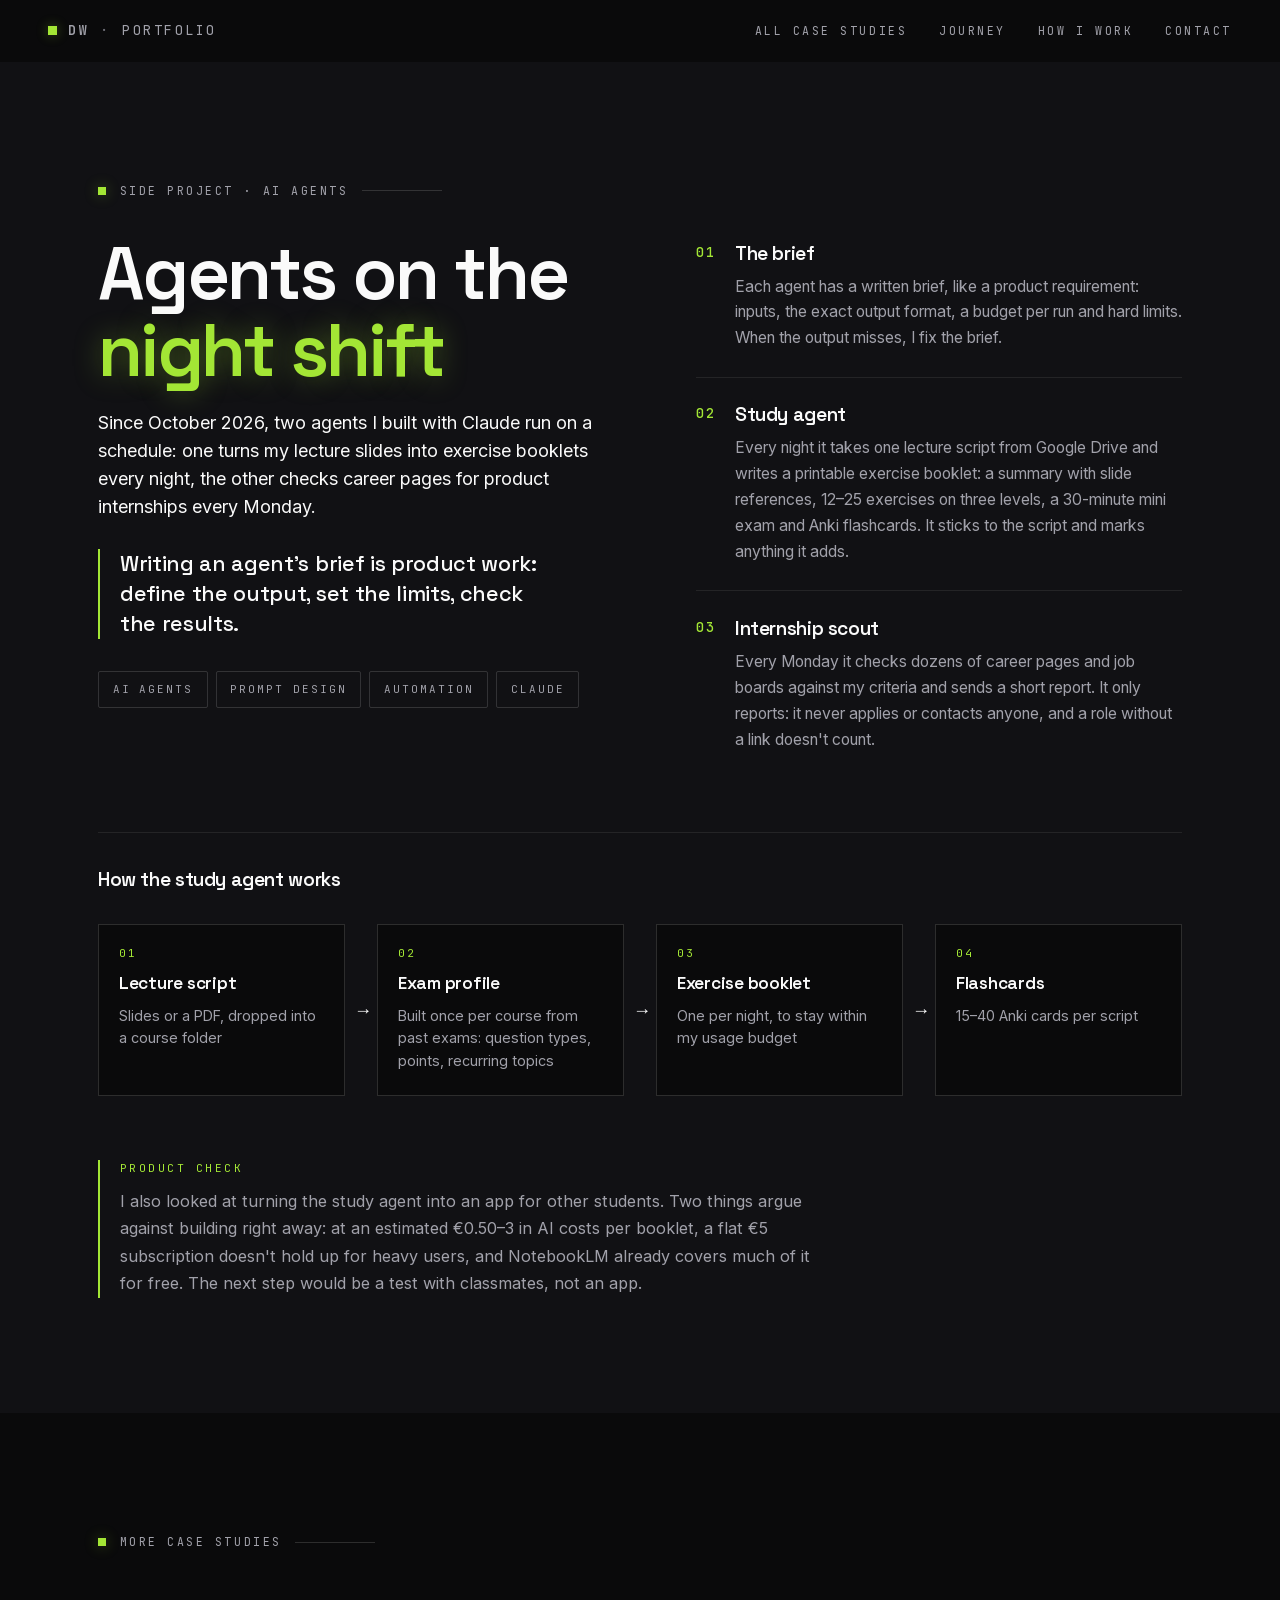
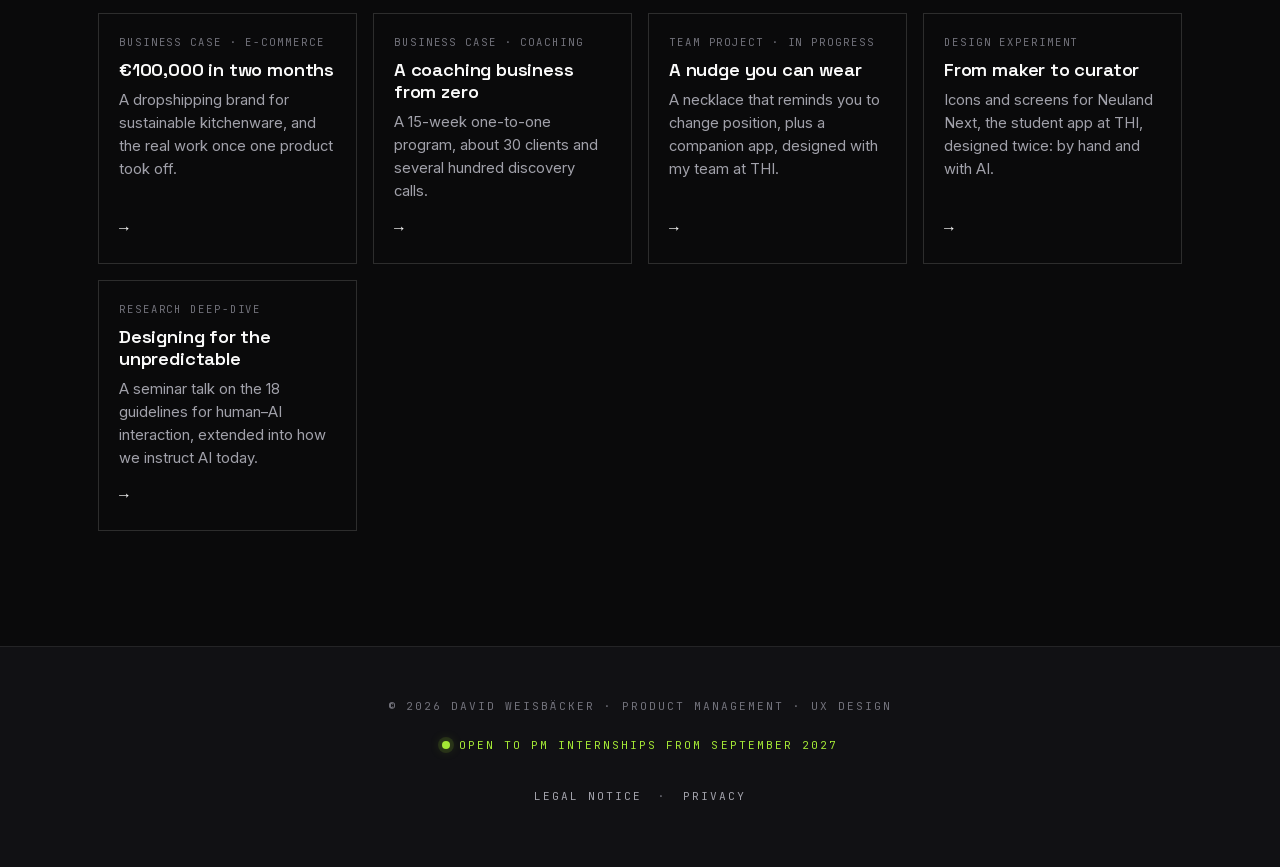
==== commit 045ca186: "Add an "All Case Studies" page and own pages for Shop and Align. The top navigation's "Work" link be" ====
--- a/ai-agents.html
+++ b/ai-agents.html
@@ -37,7 +37,7 @@
     <a class="topbar-logo" href="index.html">DW <span class="sep">·</span> <span class="portfolio">PORTFOLIO</span></a>
 
     <nav class="topbar-nav" aria-label="Primary">
-      <a href="index.html#ecommerce">Work</a>
+      <a href="case-studies.html">All Case Studies</a>
       <a href="index.html#journey">Journey</a>
       <a href="index.html#how-i-work">How I Work</a>
       <a href="index.html#contact">Contact</a>
@@ -58,7 +58,7 @@
 <!-- =========== MOBILE MENU OVERLAY =========== -->
 <div class="mobile-menu" id="mobile-menu" aria-hidden="true">
   <nav class="mobile-menu-nav" aria-label="Mobile primary">
-    <a href="index.html#ecommerce"><span class="mobile-menu-num">01</span> Work</a>
+    <a href="case-studies.html"><span class="mobile-menu-num">01</span> All Case Studies</a>
     <a href="index.html#journey"><span class="mobile-menu-num">02</span> Journey</a>
     <a href="index.html#how-i-work"><span class="mobile-menu-num">03</span> How I Work</a>
     <a href="index.html#contact"><span class="mobile-menu-num">04</span> Contact</a>
@@ -155,7 +155,7 @@
     <span class="eyebrow">More case studies</span>
     <ul class="work-cards">
       <li>
-        <a class="work-card" href="index.html#ecommerce">
+        <a class="work-card" href="ecommerce.html">
           <span class="work-card-kicker">Business Case · E-Commerce</span>
           <span class="work-card-title">€100,000 in two months</span>
           <span class="work-card-text">A dropshipping brand for sustainable kitchenware, and the real work once one product took off.</span>
@@ -171,7 +171,7 @@
         </a>
       </li>
       <li>
-        <a class="work-card" href="index.html#align">
+        <a class="work-card" href="align.html">
           <span class="work-card-kicker">Team Project · In Progress</span>
           <span class="work-card-title">A nudge you can wear</span>
           <span class="work-card-text">A necklace that reminds you to change position, plus a companion app, designed with my team at THI.</span>
--- a/assets/site.css
+++ b/assets/site.css
@@ -1868,3 +1868,7 @@
   .page-top { background: var(--bg); }
   .page-top .topbar { position: relative; }
   a.topbar-logo { color: inherit; text-decoration: none; }
+
+  /* A single screenshot in a frame (coaching homepage) */
+  .shot--single { max-width: 980px; }
+  .shot--single img { display: block; width: 100%; height: auto; background: var(--bg-elev); }
